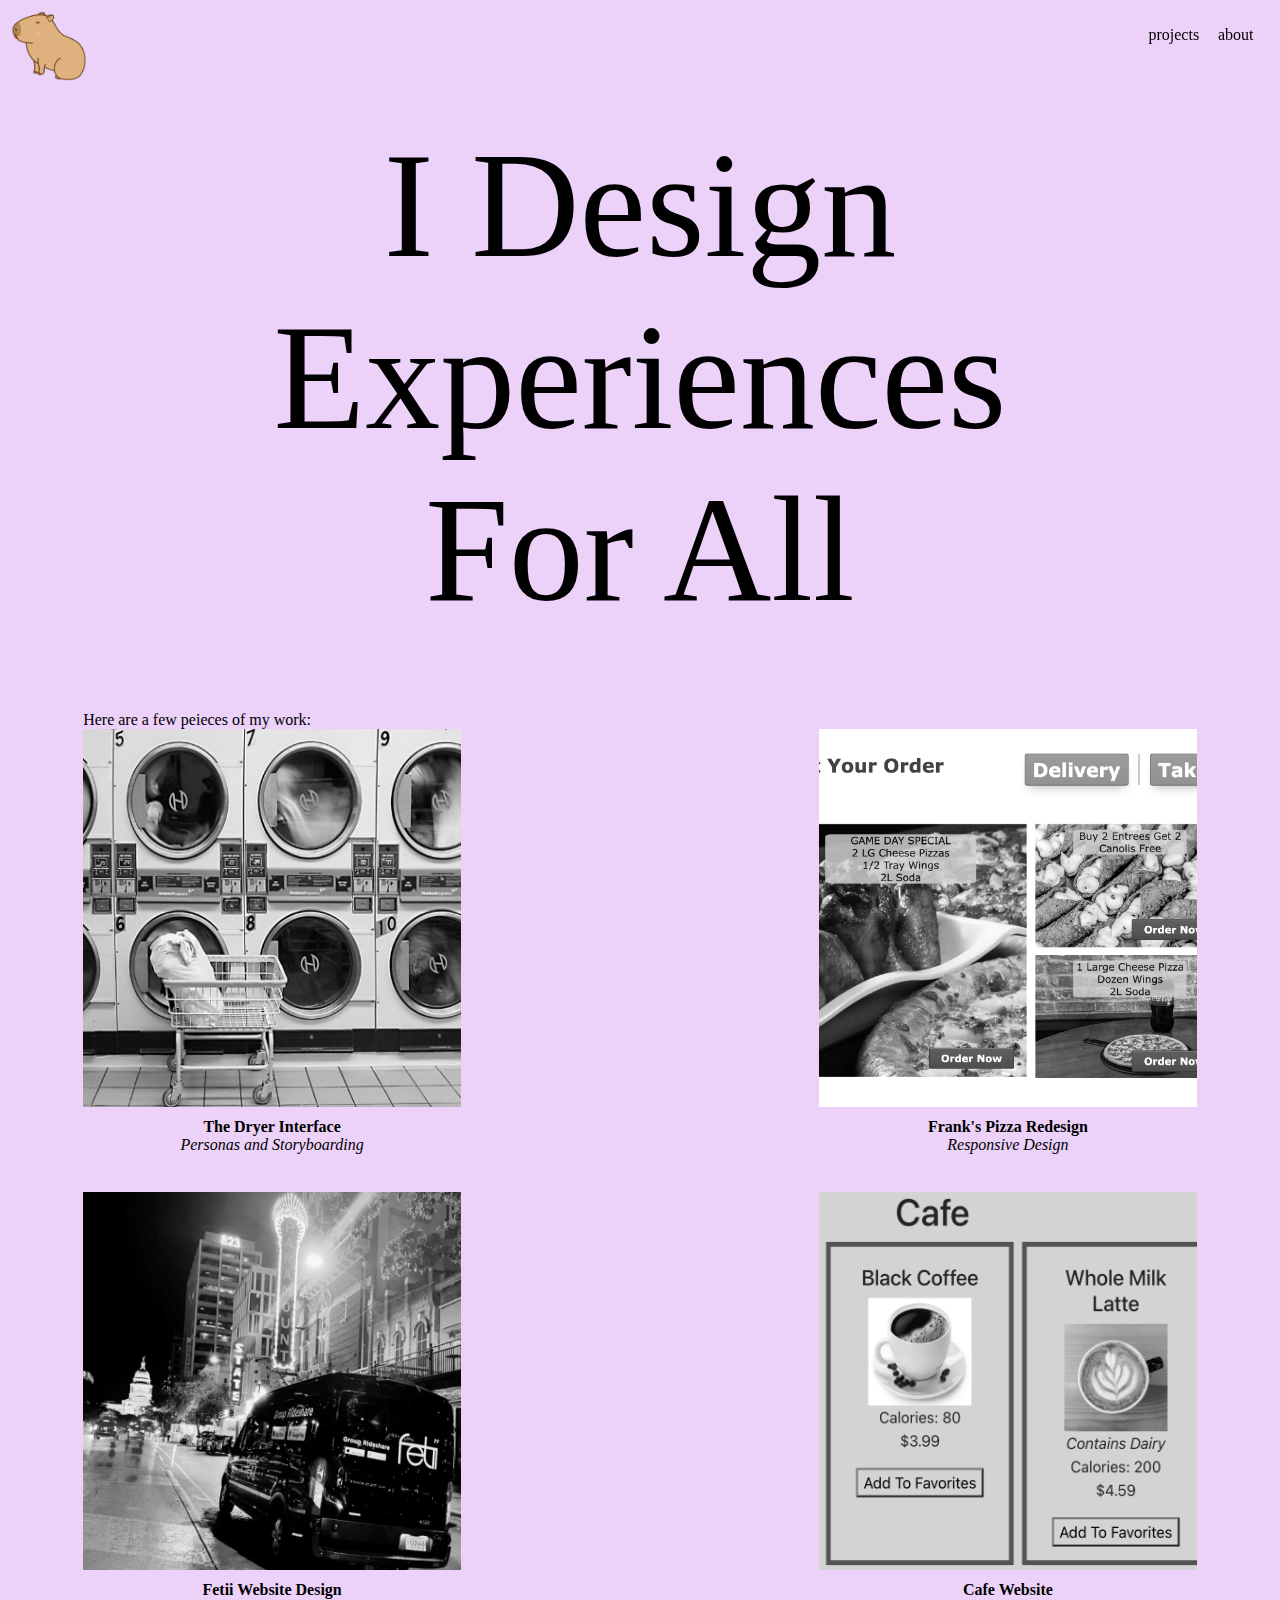
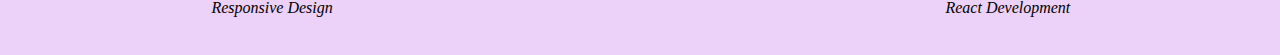
==== index.html @ 9f65a74c "Add files via upload" ====
<!doctype html>
<html>
  <head>
    <meta charset="utf-8">
    <title>This is the title of the webpage!</title>
    <link rel="stylesheet" href="styles.css">

  </head>
  <body>
    <div class="bar">
      <img src="logo.png" class="logo">
      <div class="menu">
        <div class="mainpage">
          <a href="https://happycapybara123.github.io/personas-and-storyboarding/" class="main">projects</a>
        </div>
        <div class="aboutpage">
          <a href="./about.html" class="about">about</a>
        </div>
      </div>
    </div>
    <div class="motto">
      I Design Experiences <br> For All
    </div>
    <div class="projectIntro">Here are a few peieces of my work:</div>
    <div class="projects">
      <div class="project">
        <a href="https://happycapybara123.github.io/personas-and-storyboarding/"><img src="dryer.png" class="projectimg"></img></a>
        <p class="projectTitle">The Dryer Interface</p>
        <p class="projectType">Personas and Storyboarding</p>
      </div>
      <div class="project">
        <img src="franks.png" class="projectimg"></img>
          <p class="projectTitle">Frank's Pizza Redesign</p>
          <p class="projectType">Responsive Design</p>
      </div>
      <div class="project">
        <img src="fetii.png" class="projectimg"></img>
        <p class="projectTitle">Fetii Website Design</p>
        <p class="projectType">Responsive Design</p>
      </div>
      <div class="project">
        <img src="cafe.png" class="projectimg"></img>
        <p class="projectTitle">Cafe Website</p>
        <p class="projectType">React Development</p>
      </div>
      
    </div>
    
 
  </body>
</html>
---- styles.css ----
*, *::before, *::after {
    box-sizing: border-box;
    }

img, picture, video, canvas, svg {
    display: block;
    max-width: 100%;
    }

* {
    margin: 0;
    }

table {
    border-collapse: collapse;
    border-spacing: 0;
    }

body{
    background-color: rgb(236, 209, 249);
}

.bar{
    display: flex;
    justify-content: space-between;
    margin-top: 3mm;
    margin-left: 3mm;
    margin-right: 5mm;
}

.logo{
    max-width: 2cm;
}

a:link { text-decoration: none; }


a:visited { text-decoration: none; }


a:hover { text-decoration: none; }


a:active { text-decoration: none; }

.menu{
    position: -webkit-sticky;
    position: sticky;
    top: 0;
    display: flex;
    justify-content: space-between;
    margin-right: 2mm;
}

.mainpage{
    margin-right: 5mm;
    margin-top: 4mm;
}
.aboutpage{
    margin-top: 4mm;
}

.main{
    color: black;
}

a:hover{
    color:rgb(140, 30, 183)
}
.about{
    color: black;
}



.motto{
    font-size: 150px;
    text-align: center;
    margin-left: 3cm;
    margin-right: 3cm;
    margin-top: 1cm;
}

.projectIntro{
    margin-top: 2cm;
    margin-left: 22mm;
}
.projects{
    
    display: flex;
    flex-wrap: wrap;
    justify-content: space-between;
    margin-left: 20mm;
    margin-right: 20mm;
}

.projectimg{
    width: 10cm;
    height: 10cm;
    filter: grayscale(100%);
    margin-bottom: 3mm;
}

.projectimg:hover{
    filter: grayscale(100%) brightness(70%) sepia(50%) hue-rotate(-100deg) saturate(500%) contrast(1);
}

.project{
    text-align: center;
    margin-bottom: 1cm;
    margin-left: 2mm;
    margin-right: 2mm;
}

.projectTitle{
    font-weight: bold;
}

.projectType{
    font-style: italic;
}
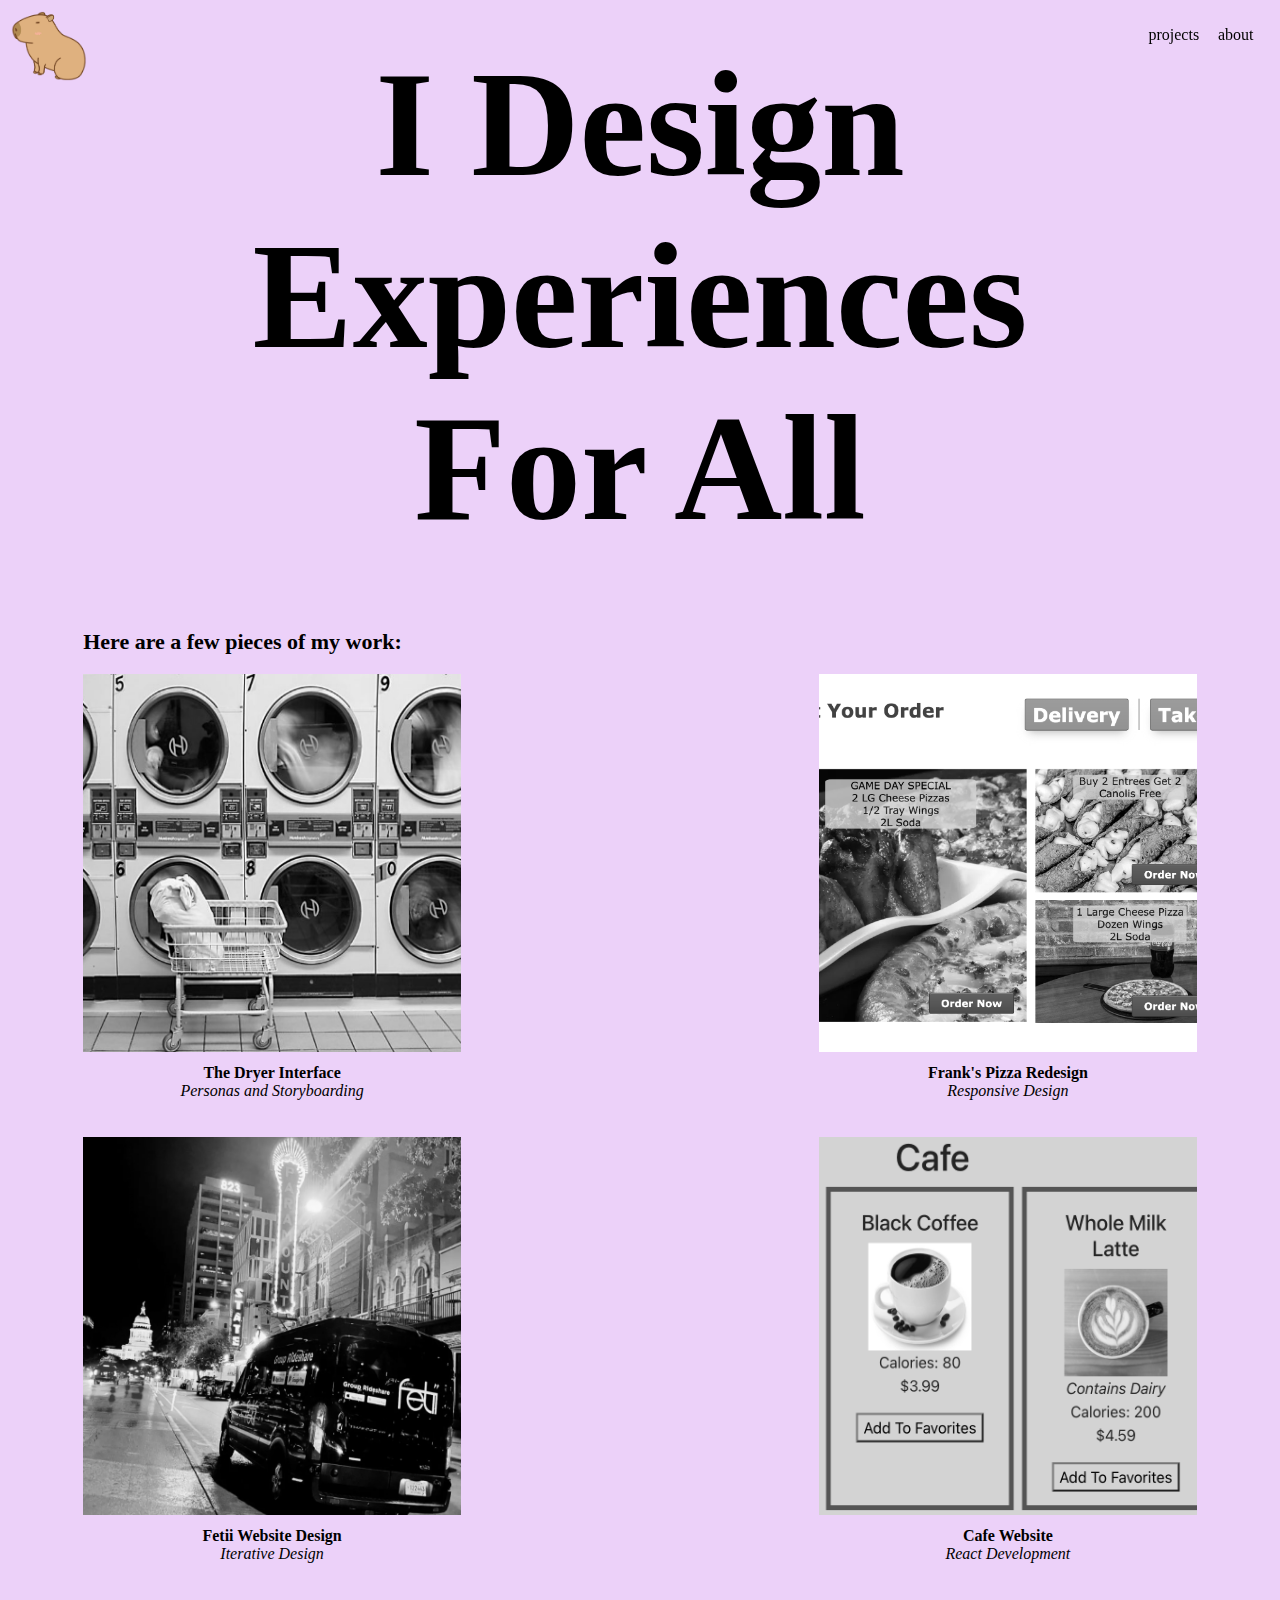
==== commit b22d2558: "Add files via upload" ====
--- a/index.html
+++ b/index.html
@@ -2,7 +2,7 @@
 <html>
   <head>
     <meta charset="utf-8">
-    <title>This is the title of the webpage!</title>
+    <title>Portfolio</title>
     <link rel="stylesheet" href="styles.css">
 
   </head>
@@ -11,7 +11,7 @@
       <img src="logo.png" class="logo">
       <div class="menu">
         <div class="mainpage">
-          <a href="https://happycapybara123.github.io/personas-and-storyboarding/" class="main">projects</a>
+          <a href="#projectLink" class="main">projects</a>
         </div>
         <div class="aboutpage">
           <a href="./about.html" class="about">about</a>
@@ -21,27 +21,35 @@
     <div class="motto">
       I Design Experiences <br> For All
     </div>
-    <div class="projectIntro">Here are a few peieces of my work:</div>
+    <div class="projectIntro" id="projectLink">Here are a few pieces of my work:</div>
     <div class="projects">
       <div class="project">
-        <a href="https://happycapybara123.github.io/personas-and-storyboarding/"><img src="dryer.png" class="projectimg"></img></a>
-        <p class="projectTitle">The Dryer Interface</p>
-        <p class="projectType">Personas and Storyboarding</p>
+        <a href="./dryer.html">
+          <img src="dryer.png" class="projectimg"></img>
+          <p class="projectTitle">The Dryer Interface</p>
+          <p class="projectType">Personas and Storyboarding</p>
+        </a>
       </div>
       <div class="project">
-        <img src="franks.png" class="projectimg"></img>
+        <a href="./redesign.html">
+          <img src="franks.png" class="projectimg"></img>
           <p class="projectTitle">Frank's Pizza Redesign</p>
           <p class="projectType">Responsive Design</p>
+        </a>
       </div>
       <div class="project">
-        <img src="fetii.png" class="projectimg"></img>
-        <p class="projectTitle">Fetii Website Design</p>
-        <p class="projectType">Responsive Design</p>
+        <a href="./fetii.html">
+          <img src="fetii.png" class="projectimg"></img>
+          <p class="projectTitle">Fetii Website Design</p>
+          <p class="projectType">Iterative Design</p>
+      </a>
       </div>
       <div class="project">
-        <img src="cafe.png" class="projectimg"></img>
-        <p class="projectTitle">Cafe Website</p>
-        <p class="projectType">React Development</p>
+        <a href="./development.html">
+          <img src="cafe.png" class="projectimg"></img>
+          <p class="projectTitle">Cafe Website</p>
+          <p class="projectType">React Development</p>
+        </a>
       </div>
       
     </div>
--- a/styles.css
+++ b/styles.css
@@ -20,12 +20,21 @@
     background-color: rgb(236, 209, 249);
 }
 
+html{
+    scroll-behavior: smooth;
+}
+
 .bar{
     display: flex;
     justify-content: space-between;
     margin-top: 3mm;
     margin-left: 3mm;
     margin-right: 5mm;
+    top: 0;
+    left: 0;
+    right: 0;
+    position: fixed;
+    z-index: 1;
 }
 
 .logo{
@@ -44,9 +53,6 @@
 a:active { text-decoration: none; }
 
 .menu{
-    position: -webkit-sticky;
-    position: sticky;
-    top: 0;
     display: flex;
     justify-content: space-between;
     margin-right: 2mm;
@@ -65,7 +71,7 @@
 }
 
 a:hover{
-    color:rgb(140, 30, 183)
+    color:rgb(140, 30, 183);
 }
 .about{
     color: black;
@@ -79,11 +85,16 @@
     margin-left: 3cm;
     margin-right: 3cm;
     margin-top: 1cm;
+    font-family: cursive;
+    font-weight: bold;
 }
 
 .projectIntro{
     margin-top: 2cm;
     margin-left: 22mm;
+    font-size: 22px;
+    font-weight: bold;
+    margin-bottom: 5mm;
 }
 .projects{
     
@@ -114,8 +125,60 @@
 
 .projectTitle{
     font-weight: bold;
+    color: black;
 }
 
 .projectType{
     font-style: italic;
+    color: black;
+}
+
+.fullBodyPage{
+    display: flex;
+    margin-top: 30mm;
+    margin-left: 30mm;
+    margin-right: 30mm;
+}
+
+.info{
+    width: 60%;
+    margin-right: 10mm;
+    padding-right: 10mm;
+}
+
+.aboutTitle{
+    font-size: 100px;
+}
+
+.aboutme{
+    font-size: 18px;
+    letter-spacing: 1px;
+    line-height: 30px;
+}
+
+.bottomSection{
+    margin-top: 20mm;
+    margin-left: 30mm;
+    margin-right: 30mm;
+}
+
+.smallTitle{
+    font-weight: bold;
+}
+
+.contactMe{
+    color: black;
+    margin-top: 3mm;
+    display: flex;
+
+}
+
+.contact{
+    color: black;
+    margin-right: 10mm;
+    margin-bottom: 10mm;
+}
+
+.contact:hover{
+    color:rgb(140, 30, 183);
 }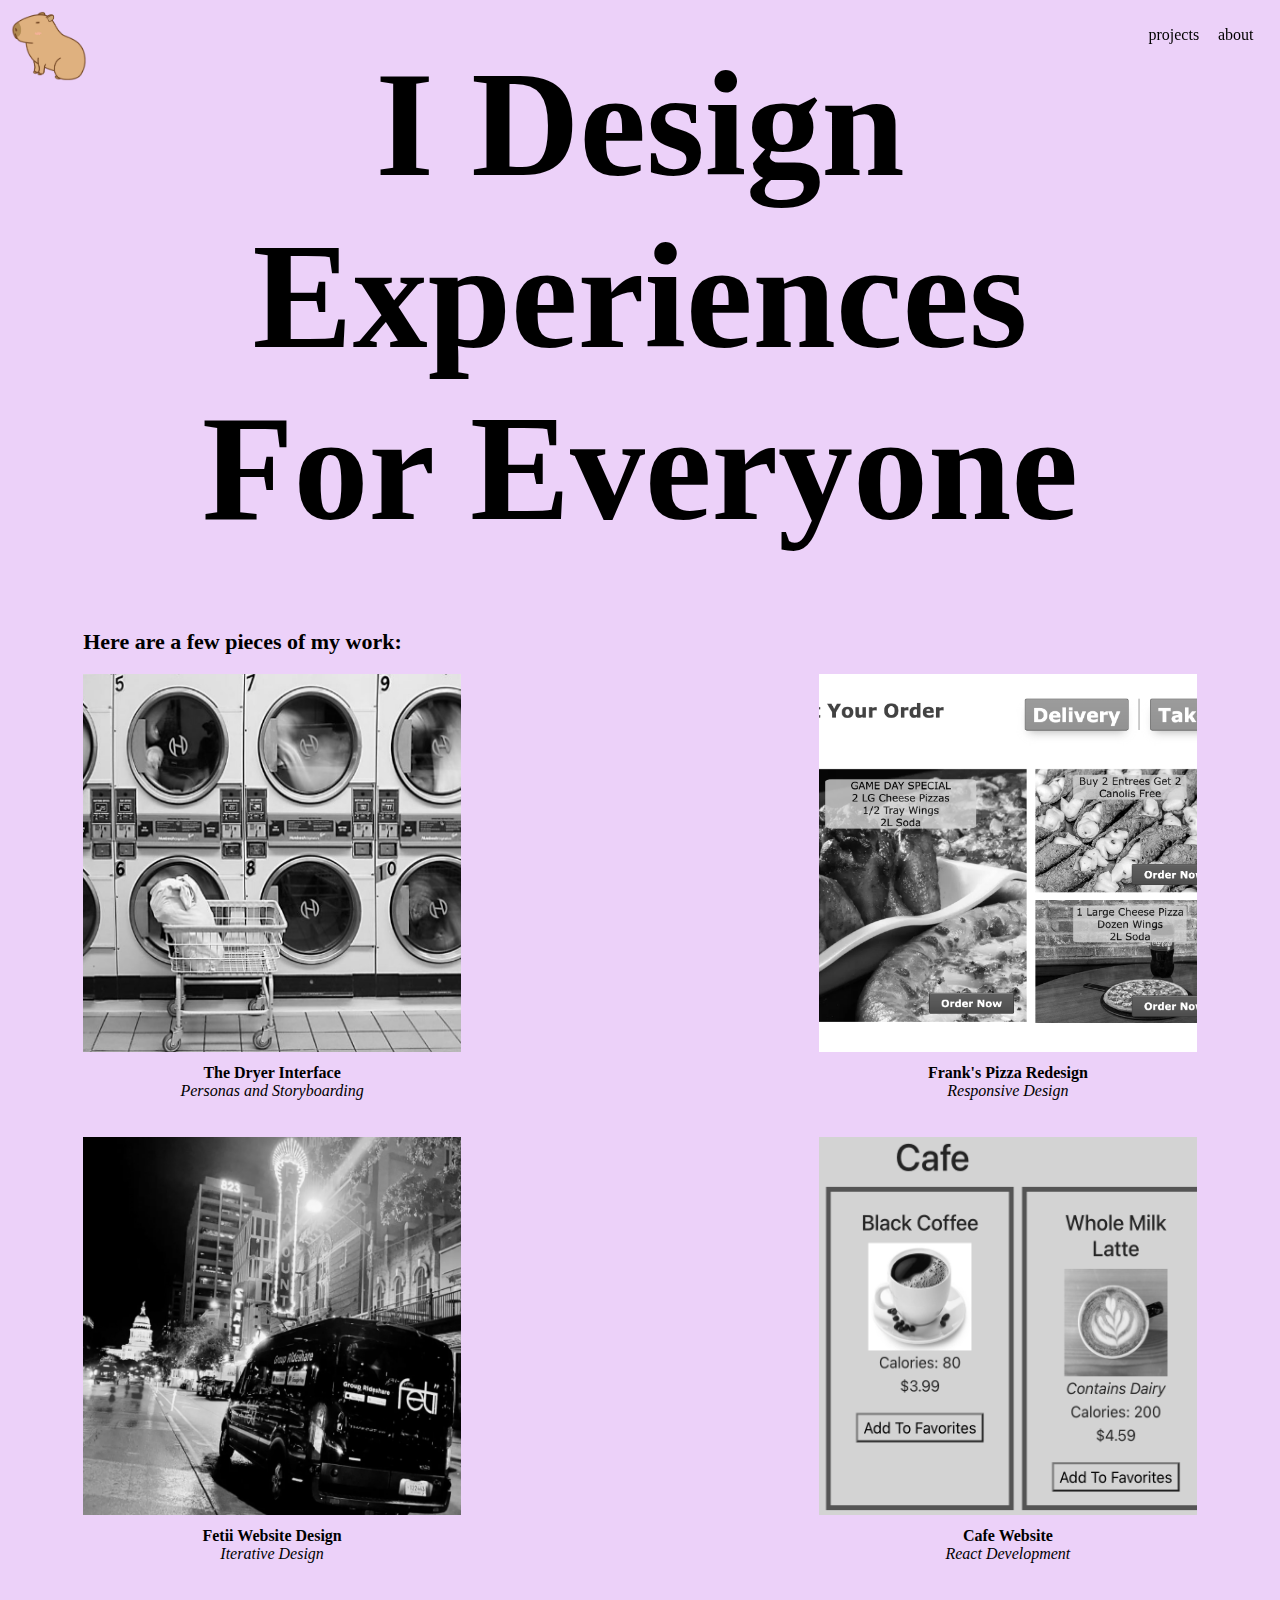
==== commit b06be84b: "Update index.html" ====
--- a/index.html
+++ b/index.html
@@ -19,7 +19,7 @@
       </div>
     </div>
     <div class="motto">
-      I Design Experiences <br> For All
+      I Design Experiences <br> For Everyone
     </div>
     <div class="projectIntro" id="projectLink">Here are a few pieces of my work:</div>
     <div class="projects">
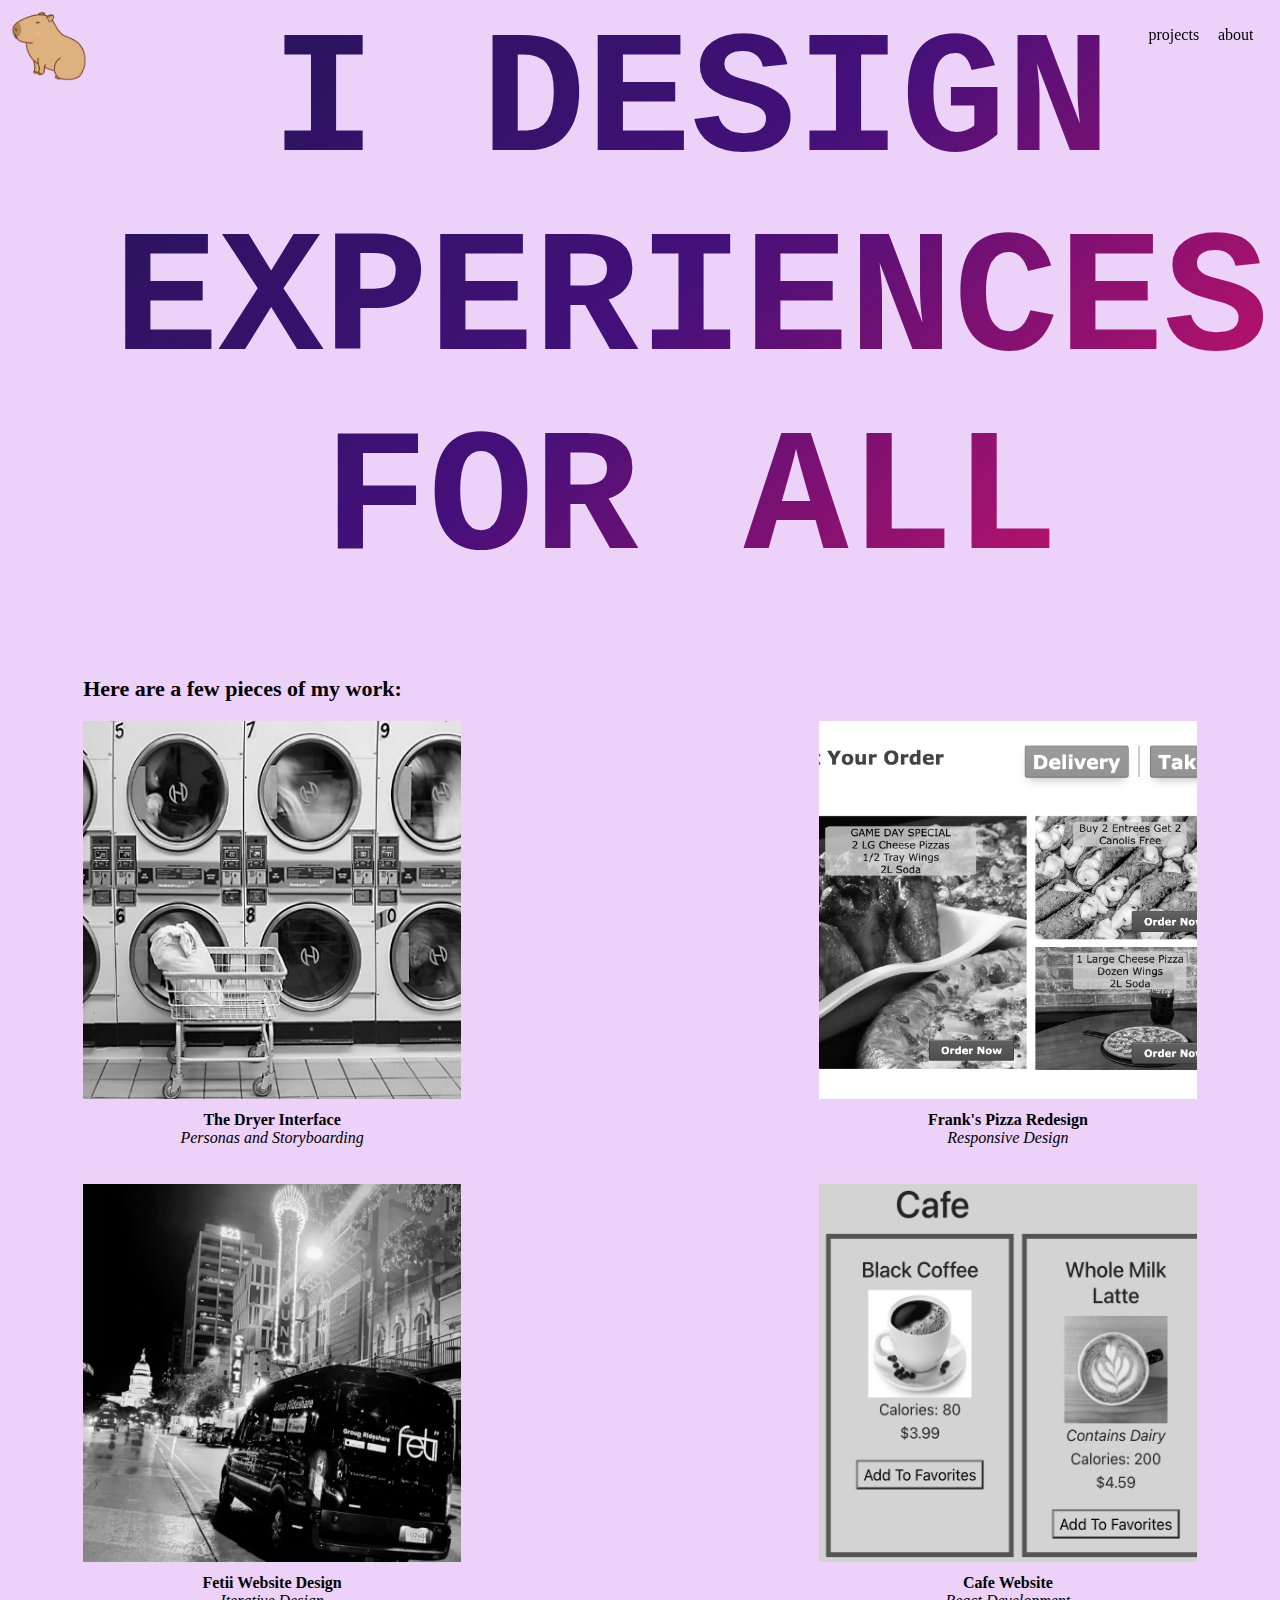
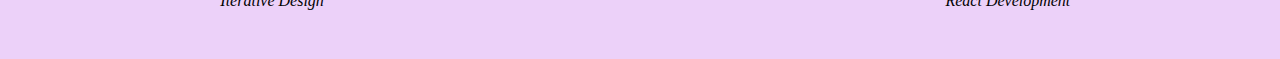
==== commit 061bdd93: "Add files via upload" ====
--- a/index.html
+++ b/index.html
@@ -8,7 +8,7 @@
   </head>
   <body>
     <div class="bar">
-      <img src="logo.png" class="logo">
+      <a href="./index.html"><img src="logo.png" class="logo"></a>
       <div class="menu">
         <div class="mainpage">
           <a href="#projectLink" class="main">projects</a>
@@ -19,7 +19,7 @@
       </div>
     </div>
     <div class="motto">
-      I Design Experiences <br> For Everyone
+      I Design Experiences <br> For All
     </div>
     <div class="projectIntro" id="projectLink">Here are a few pieces of my work:</div>
     <div class="projects">
--- a/styles.css
+++ b/styles.css
@@ -80,13 +80,38 @@
 
 
 .motto{
-    font-size: 150px;
+    font-size: 175px;
     text-align: center;
     margin-left: 3cm;
     margin-right: 3cm;
-    margin-top: 1cm;
-    font-family: cursive;
-    font-weight: bold;
+    margin-top: 1mm;
+    font-family: monospace;
+    font-weight: bold;
+       text-transform: uppercase;
+    background-image: linear-gradient(
+        -225deg,
+        #231557 0%,
+        #44107a 29%,
+        #ff1361 67%,
+        #fff800 100%
+    );
+    background-size: auto auto;
+    background-clip: border-box;
+    background-size: 200% auto;
+    color: #fff;
+    background-clip: text;
+    text-fill-color: transparent;
+    -webkit-background-clip: text;
+    -webkit-text-fill-color: transparent;
+    animation: textclip 10s linear infinite;
+    display: inline-block;
+      
+}
+
+@keyframes textclip {
+  to {
+    background-position: 200% center;
+  }
 }
 
 .projectIntro{
